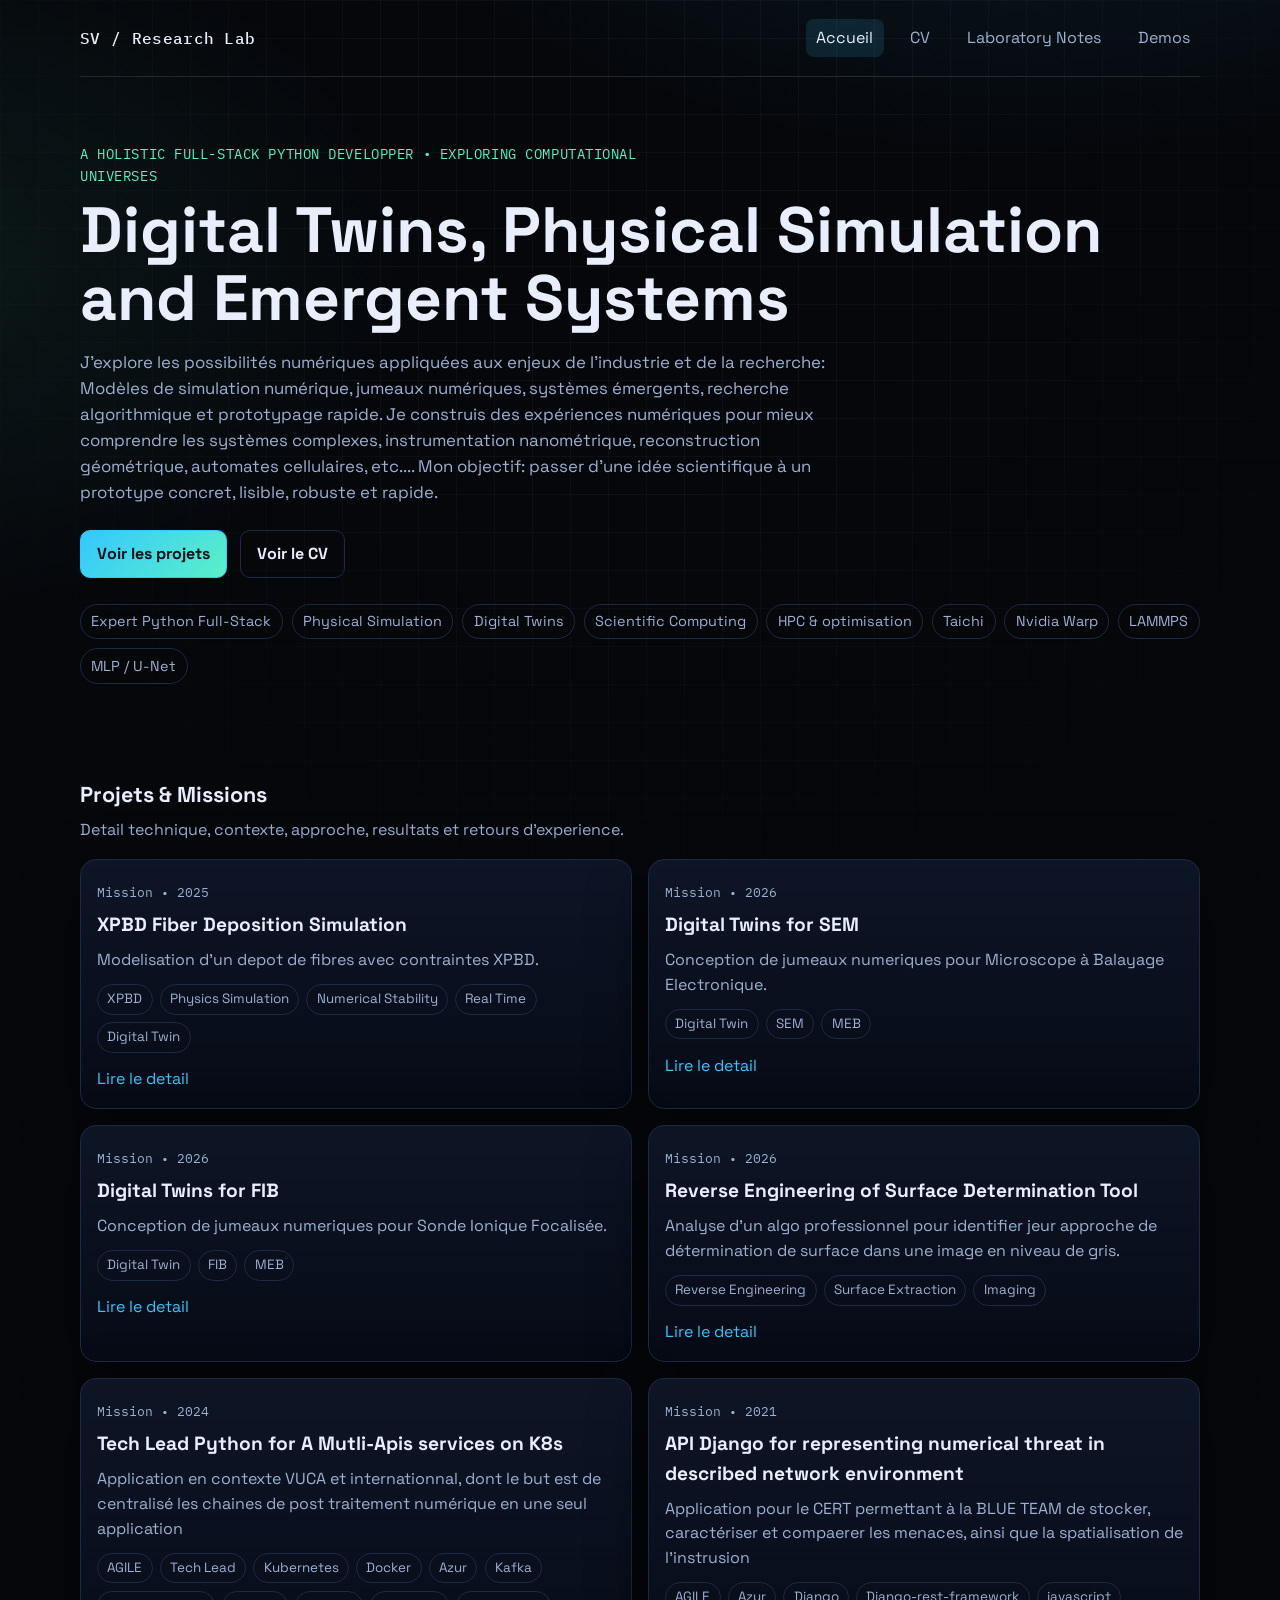
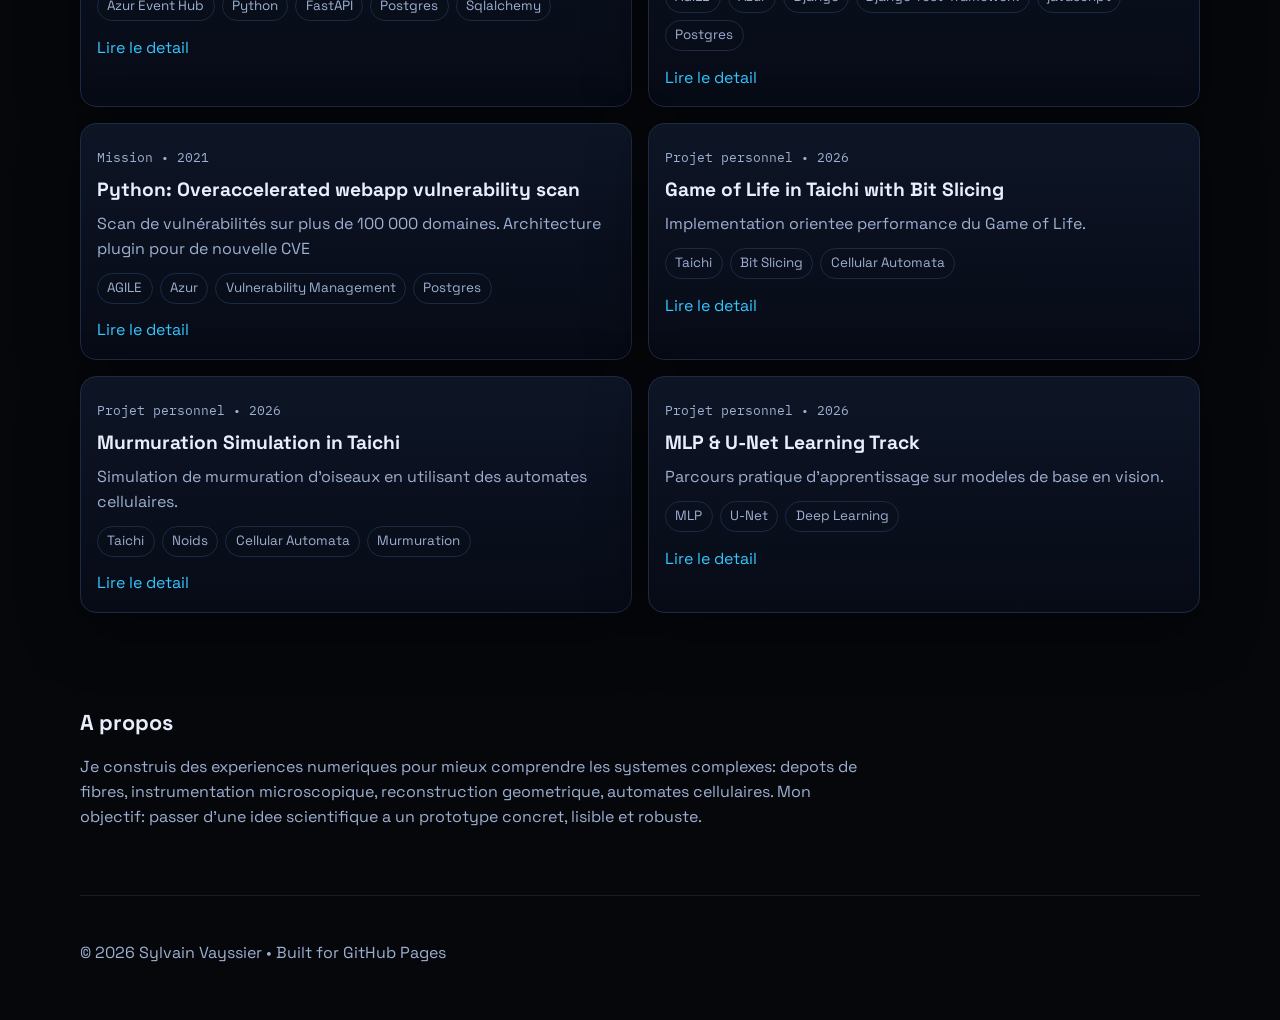
==== index.html @ eac1c66a "first_push" ====
<!doctype html>
<html lang="fr">
<head>
  <meta charset="UTF-8" />
  <meta name="viewport" content="width=device-width, initial-scale=1.0" />
  <title>Sylvain Vayssier | Computational Research</title>
  <meta name="description" content="Portfolio de recherche: simulation physique, jumeaux numeriques, systemes emergents." />
  <link rel="preconnect" href="https://fonts.googleapis.com">
  <link rel="preconnect" href="https://fonts.gstatic.com" crossorigin>
  <link href="https://fonts.googleapis.com/css2?family=Space+Grotesk:wght@400;500;700&family=IBM+Plex+Mono:wght@400;500&display=swap" rel="stylesheet">
  <link rel="stylesheet" href="assets/css/style.css" />
</head>
<body>
  <div class="bg-grid"></div>
  <header class="site-header container">
    <a class="brand" href="index.html">SV / Research Lab</a>
    <nav>
      <a href="index.html" class="active">Accueil</a>
      <a href="cv.html">CV</a>
      <a href="notes.html">Laboratory Notes</a>
      <a href="demos.html">Demos</a>
    </nav>
  </header>

  <main>
    <section class="hero container reveal">
      <p class="eyebrow">A Holistic full-stack python developper • Exploring Computational Universes</p>
      <h1>Digital Twins, Physical Simulation and Emergent Systems</h1>
      <p class="lead">
        J'explore les possibilités numériques appliquées aux enjeux de l'industrie et de la recherche:
        Modèles de simulation numérique, jumeaux numériques, systèmes émergents, recherche algorithmique et prototypage rapide. Je construis des expériences numériques pour mieux comprendre les systèmes complexes, instrumentation nanométrique, reconstruction géométrique, automates cellulaires, etc.... Mon objectif: passer d'une idée scientifique à un prototype concret, lisible, robuste et rapide.
      </p>
      <div class="hero-cta">
        <a class="btn" href="#projects">Voir les projets</a>
        <a class="btn btn-ghost" href="cv.html">Voir le CV</a>
      </div>
      <ul class="pill-row">
        <li>Expert Python Full-Stack</li>
        <li>Physical Simulation</li>
        <li>Digital Twins</li>
        <li>Scientific Computing</li>
        <li>HPC & optimisation</li>
        <li>Taichi</li>
        <li>Nvidia Warp</li>
        <li>LAMMPS</li>
        <li>MLP / U-Net</li>
      </ul>
    </section>

    <section id="projects" class="container section reveal">
      <div class="section-head">
        <h2>Projets & Missions</h2>
        <p>Detail technique, contexte, approche, resultats et retours d'experience.</p>
      </div>
      <div id="project-grid" class="card-grid"></div>
    </section>

    <section class="container section reveal">
      <div class="section-head">
        <h2>A propos</h2>
      </div>
      <p class="about">
        Je construis des experiences numeriques pour mieux comprendre les systemes complexes:
        depots de fibres, instrumentation microscopique, reconstruction geometrique, automates cellulaires.
        Mon objectif: passer d'une idee scientifique a un prototype concret, lisible et robuste.
      </p>
    </section>
  </main>

  <footer class="container site-footer">
    <p>© <span id="year"></span> Sylvain Vayssier • Built for GitHub Pages</p>
  </footer>

  <script src="assets/js/data.js"></script>
  <script src="assets/js/main.js"></script>
</body>
</html>
---- assets/css/style.css ----
:root {
  --bg: #05070b;
  --bg-soft: #0b1220;
  --panel: #0f1729;
  --line: #1d2a43;
  --text: #e9eefc;
  --muted: #9db0d1;
  --accent: #35c7ff;
  --accent-2: #59f1c7;
  --radius: 16px;
  --shadow: 0 18px 60px rgba(0, 0, 0, 0.45);
}

* {
  box-sizing: border-box;
}

html,
body {
  margin: 0;
  padding: 0;
  background: radial-gradient(1200px 700px at 80% -10%, rgba(53, 199, 255, 0.12), transparent 60%),
              radial-gradient(900px 600px at -10% 10%, rgba(89, 241, 199, 0.08), transparent 60%),
              var(--bg);
  color: var(--text);
  font-family: "Space Grotesk", sans-serif;
  line-height: 1.55;
  min-height: 100%;
}

.bg-grid {
  position: fixed;
  inset: 0;
  pointer-events: none;
  background-image:
    linear-gradient(rgba(157, 176, 209, 0.05) 1px, transparent 1px),
    linear-gradient(90deg, rgba(157, 176, 209, 0.05) 1px, transparent 1px);
  background-size: 38px 38px;
  mask-image: radial-gradient(circle at 50% 20%, black 30%, transparent 90%);
  z-index: 0;
}

.container {
  width: min(1120px, calc(100% - 2rem));
  margin: 0 auto;
  position: relative;
  z-index: 1;
}

.site-header {
  display: flex;
  align-items: center;
  justify-content: space-between;
  padding: 1.2rem 0;
  border-bottom: 1px solid rgba(157, 176, 209, 0.15);
}

.brand {
  text-decoration: none;
  color: var(--text);
  font-family: "IBM Plex Mono", monospace;
  font-weight: 500;
  letter-spacing: 0.02em;
}

nav {
  display: flex;
  gap: 1rem;
}

nav a {
  color: var(--muted);
  text-decoration: none;
  padding: 0.4rem 0.65rem;
  border-radius: 8px;
  transition: all 160ms ease;
}

nav a:hover,
nav a.active {
  color: var(--text);
  background: rgba(53, 199, 255, 0.13);
}

.hero {
  padding: 4.2rem 0 2.2rem;
}

.eyebrow {
  margin: 0;
  color: var(--accent-2);
  font-family: "IBM Plex Mono", monospace;
  font-size: 0.88rem;
  letter-spacing: 0.04em;
  text-transform: uppercase;
}

h1 {
  margin: 0.6rem 0 1rem;
  font-size: clamp(2rem, 5.2vw, 4rem);
  line-height: 1.05;
}

.lead {
  max-width: 70ch;
  color: var(--muted);
  font-size: 1.05rem;
}

.hero-cta {
  display: flex;
  gap: 0.8rem;
  margin: 1.6rem 0;
}

.btn {
  display: inline-block;
  padding: 0.66rem 1rem;
  border-radius: 10px;
  border: 1px solid var(--accent);
  color: #031018;
  text-decoration: none;
  font-weight: 700;
  background: linear-gradient(135deg, var(--accent), var(--accent-2));
}

.btn-ghost {
  background: transparent;
  color: var(--text);
  border-color: var(--line);
}

.pill-row {
  margin: 0.9rem 0 0;
  padding: 0;
  list-style: none;
  display: flex;
  gap: 0.55rem;
  flex-wrap: wrap;
}

.pill-row li {
  border: 1px solid var(--line);
  padding: 0.35rem 0.65rem;
  border-radius: 999px;
  color: var(--muted);
  font-size: 0.9rem;
}

.section {
  padding: 2.1rem 0;
}

.section-head h2,
.section-head h1 {
  margin-bottom: 0.4rem;
}

.section-head p {
  color: var(--muted);
  margin-top: 0;
}

.card-grid {
  display: grid;
  grid-template-columns: repeat(12, 1fr);
  gap: 1rem;
  margin-top: 1rem;
}

.card {
  grid-column: span 6;
  border: 1px solid var(--line);
  background: linear-gradient(180deg, rgba(15, 23, 41, 0.9), rgba(7, 12, 23, 0.9));
  border-radius: var(--radius);
  padding: 1rem;
  box-shadow: var(--shadow);
}

.card h3 {
  margin: 0.45rem 0 0.5rem;
  font-size: 1.2rem;
}

.card p {
  margin: 0.4rem 0;
  color: var(--muted);
}

.meta {
  margin: 0;
  font-family: "IBM Plex Mono", monospace;
  color: var(--accent-2);
  font-size: 0.84rem;
}

.tag-row {
  display: flex;
  flex-wrap: wrap;
  gap: 0.45rem;
  margin-top: 0.7rem;
}

.tag-row span {
  border: 1px solid var(--line);
  border-radius: 999px;
  padding: 0.25rem 0.58rem;
  color: var(--muted);
  font-size: 0.84rem;
}

.card-link {
  display: inline-block;
  margin-top: 0.9rem;
  color: var(--accent);
  text-decoration: none;
}

.about {
  max-width: 78ch;
  color: var(--muted);
}

.cv-block {
  border: 1px solid var(--line);
  background: var(--panel);
  border-radius: var(--radius);
  padding: 1rem;
  margin-bottom: 0.9rem;
}
.cv-block p {
  max-width: none;
}
.cv-block h2 {
  margin-top: 0;
}

.list {
  margin: 0.4rem 0 0;
  padding-left: 1.1rem;
}

.note-card {
  border: 1px solid var(--line);
  background: var(--panel);
  border-radius: var(--radius);
  padding: 1rem;
  margin-bottom: 0.9rem;
}

.note-card h2 {
  margin: 0.2rem 0 0.4rem;
  font-size: 1.12rem;
}

.note-date {
  margin: 0;
  font-family: "IBM Plex Mono", monospace;
  color: var(--accent-2);
  font-size: 0.86rem;
}

.detail-grid {
  display: grid;
  gap: 0.9rem;
  grid-template-columns: repeat(2, minmax(0, 1fr));
}

.detail-card {
  border: 1px solid var(--line);
  background: var(--panel);
  border-radius: var(--radius);
  padding: 1rem;
}

.detail-card h2 {
  margin-top: 0;
}

.site-footer {
  padding: 1.8rem 0 2.4rem;
  color: var(--muted);
  border-top: 1px solid rgba(157, 176, 209, 0.12);
  margin-top: 1rem;
}

.reveal {
  opacity: 0;
  transform: translateY(18px);
  transition: opacity 420ms ease, transform 420ms ease;
}

.reveal.in {
  opacity: 1;
  transform: translateY(0);
}

@media (max-width: 900px) {
  .card {
    grid-column: span 12;
  }

  .detail-grid {
    grid-template-columns: 1fr;
  }

  nav {
    gap: 0.4rem;
  }

  nav a {
    padding: 0.35rem 0.45rem;
    font-size: 0.95rem;
  }

  .hero {
    padding-top: 2.6rem;
  }

  .hero-cta {
    flex-wrap: wrap;
  }
}

.demo-layout {
  display: grid;
  grid-template-columns: 320px 1fr;
  gap: 1rem;
  align-items: start;
}

.demo-panel {
  border: 1px solid var(--line);
  background: var(--panel);
  border-radius: var(--radius);
  padding: 1rem;
}

.demo-panel h2 {
  margin-top: 0;
}

.ctrl {
  display: grid;
  gap: 0.25rem;
  margin-bottom: 0.8rem;
}

.ctrl span {
  font-size: 0.92rem;
  color: var(--muted);
}

.ctrl output {
  font-family: "IBM Plex Mono", monospace;
  color: var(--accent-2);
  font-size: 0.9rem;
}

.demo-actions {
  display: flex;
  gap: 0.6rem;
  margin: 0.8rem 0 1rem;
}

.demo-help {
  color: var(--muted);
  font-size: 0.92rem;
}

.mono {
  font-family: "IBM Plex Mono", monospace;
}

.demo-canvas-wrap {
  border: 1px solid var(--line);
  background: linear-gradient(180deg, rgba(15, 23, 41, 0.9), rgba(7, 12, 23, 0.9));
  border-radius: var(--radius);
  overflow: hidden;
}

#simCanvas {
  display: block;
  width: 100%;
  min-height: 420px;
}

@media (max-width: 950px) {
  .demo-layout {
    grid-template-columns: 1fr;
  }
}
.ctrl select {
  width: 100%;
  background: #0b1220;
  color: var(--text);
  border: 1px solid var(--line);
  border-radius: 8px;
  padding: 0.45rem;
}

#demoControls {
  display: grid;
  gap: 0.65rem;
}

main h1 + p {
  color: var(--muted);
}
main h2 {
  margin-top: 1.6rem;
  font-size: 1.35rem;
}
main p {
  max-width: 75ch;
}
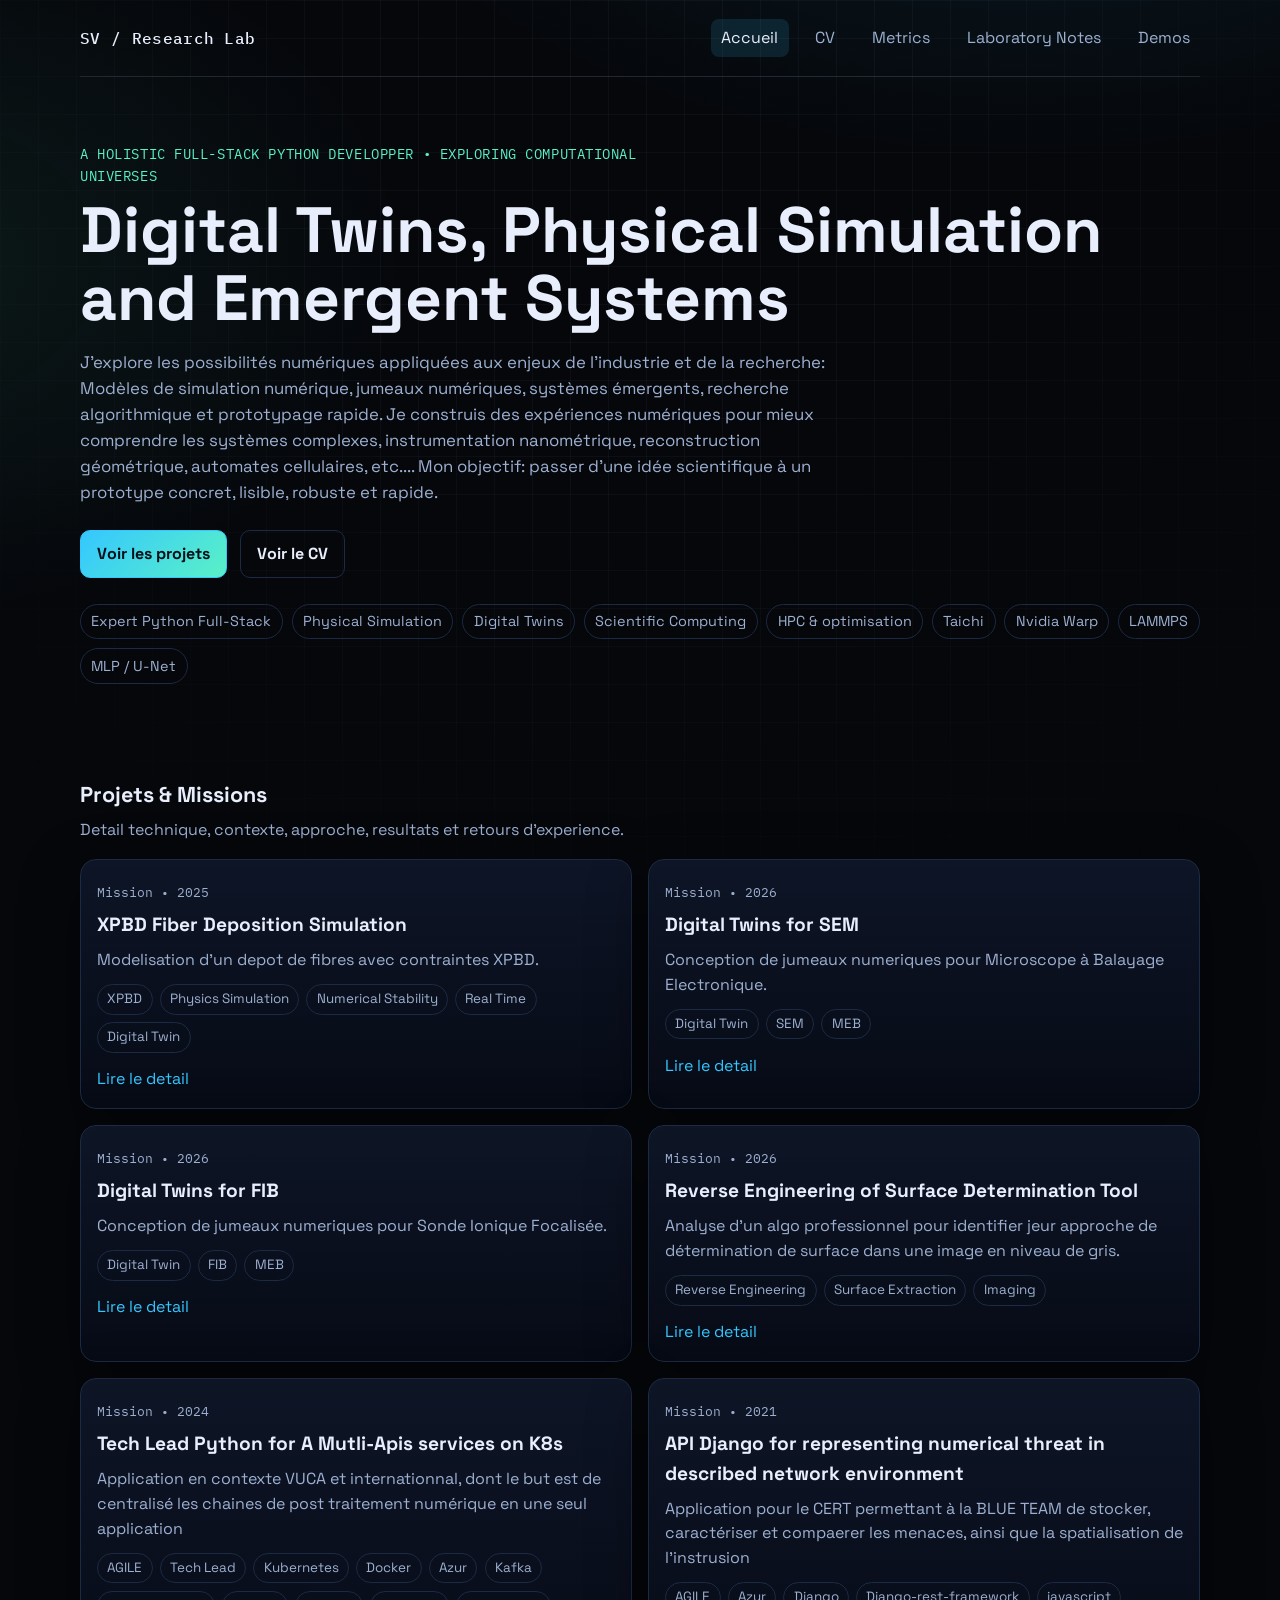
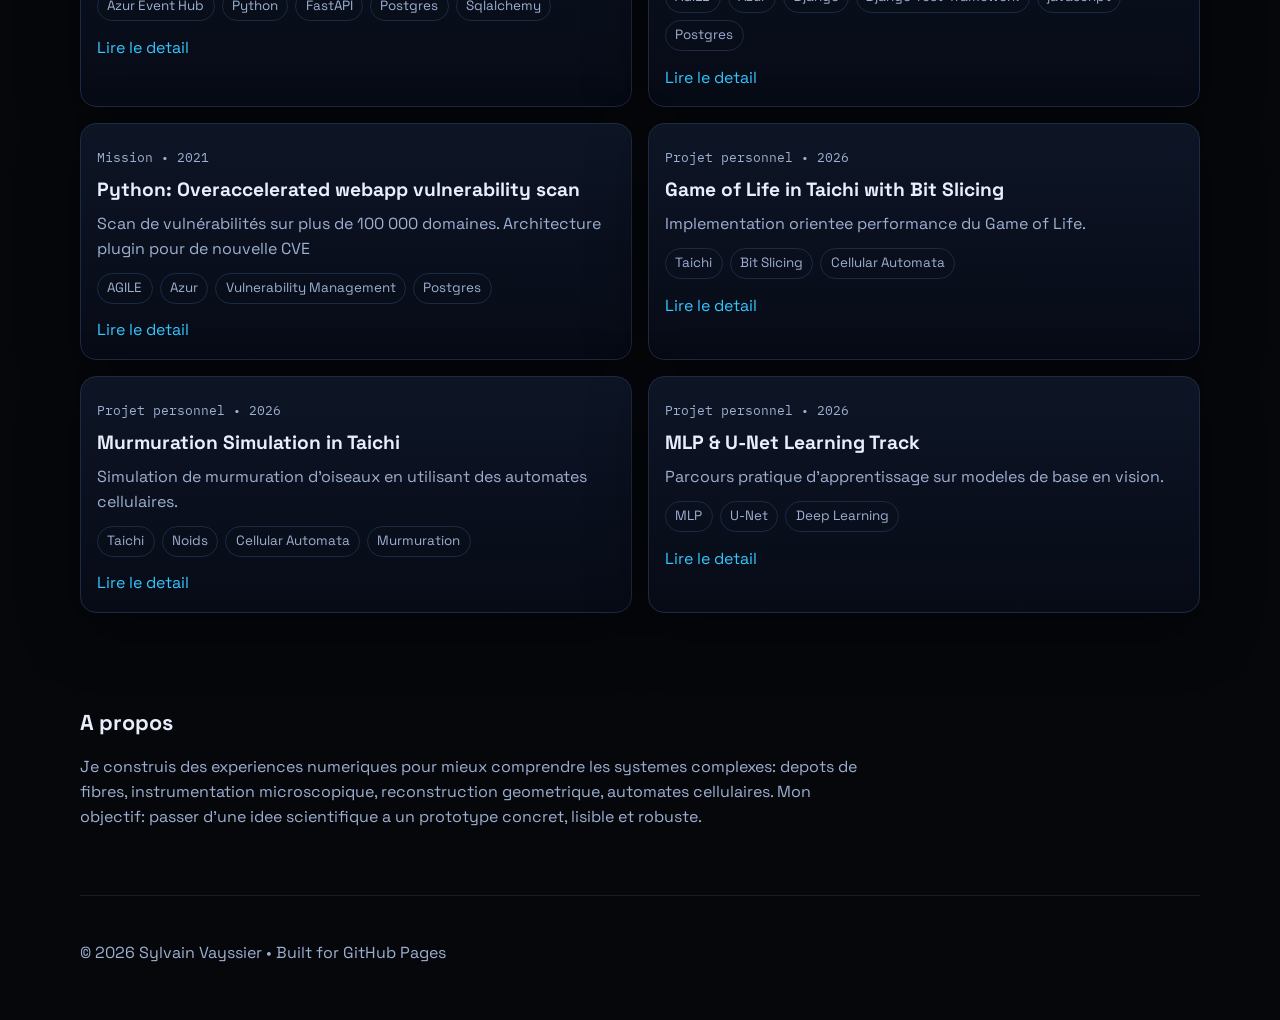
==== commit 7a33275d: "Contenting1" ====
--- a/index.html
+++ b/index.html
@@ -17,6 +17,7 @@
     <nav>
       <a href="index.html" class="active">Accueil</a>
       <a href="cv.html">CV</a>
+      <a href="metrics.html">Metrics</a>
       <a href="notes.html">Laboratory Notes</a>
       <a href="demos.html">Demos</a>
     </nav>
--- a/assets/css/style.css
+++ b/assets/css/style.css
@@ -413,4 +413,81 @@
 }
 main p {
   max-width: 75ch;
+}
+
+.metric-grid {
+  display: grid;
+  grid-template-columns: repeat(4, minmax(0, 1fr));
+  gap: 1rem;
+  margin-top: 1.3rem;
+}
+
+.metric-card {
+  border: 1px solid var(--line);
+  background: linear-gradient(180deg, rgba(15, 23, 41, 0.95), rgba(7, 12, 23, 0.95));
+  border-radius: var(--radius);
+  padding: 1rem;
+  box-shadow: var(--shadow);
+  min-height: 220px;
+}
+
+.metric-highlight {
+  border-color: rgba(53, 199, 255, 0.55);
+  box-shadow: 0 0 0 1px rgba(53, 199, 255, 0.25), var(--shadow);
+}
+
+.metric-kicker {
+  margin: 0 0 0.4rem;
+  color: var(--accent-2);
+  font-family: "IBM Plex Mono", monospace;
+  font-size: 0.8rem;
+  text-transform: uppercase;
+  letter-spacing: 0.08em;
+}
+
+.metric-number {
+  margin: 0;
+  font-size: clamp(2rem, 3.8vw, 2.8rem);
+  font-weight: 700;
+  color: var(--text);
+}
+
+.metric-unit {
+  margin: 0.1rem 0 0.45rem;
+  color: var(--accent);
+  font-family: "IBM Plex Mono", monospace;
+  font-size: 0.92rem;
+}
+
+.metric-description {
+  margin: 0;
+  color: var(--muted);
+  font-size: 0.98rem;
+}
+
+.metric-summary {
+  margin-top: 1.3rem;
+  border: 1px solid var(--line);
+  border-radius: var(--radius);
+  padding: 1rem 1.1rem;
+  background: rgba(15, 23, 41, 0.7);
+}
+
+.metric-summary h2 {
+  margin-top: 0;
+}
+
+@media (max-width: 980px) {
+  .metric-grid {
+    grid-template-columns: repeat(2, minmax(0, 1fr));
+  }
+}
+
+@media (max-width: 650px) {
+  .metric-grid {
+    grid-template-columns: 1fr;
+  }
+}
+.metric-summary p {
+  max-width: none;
 }
